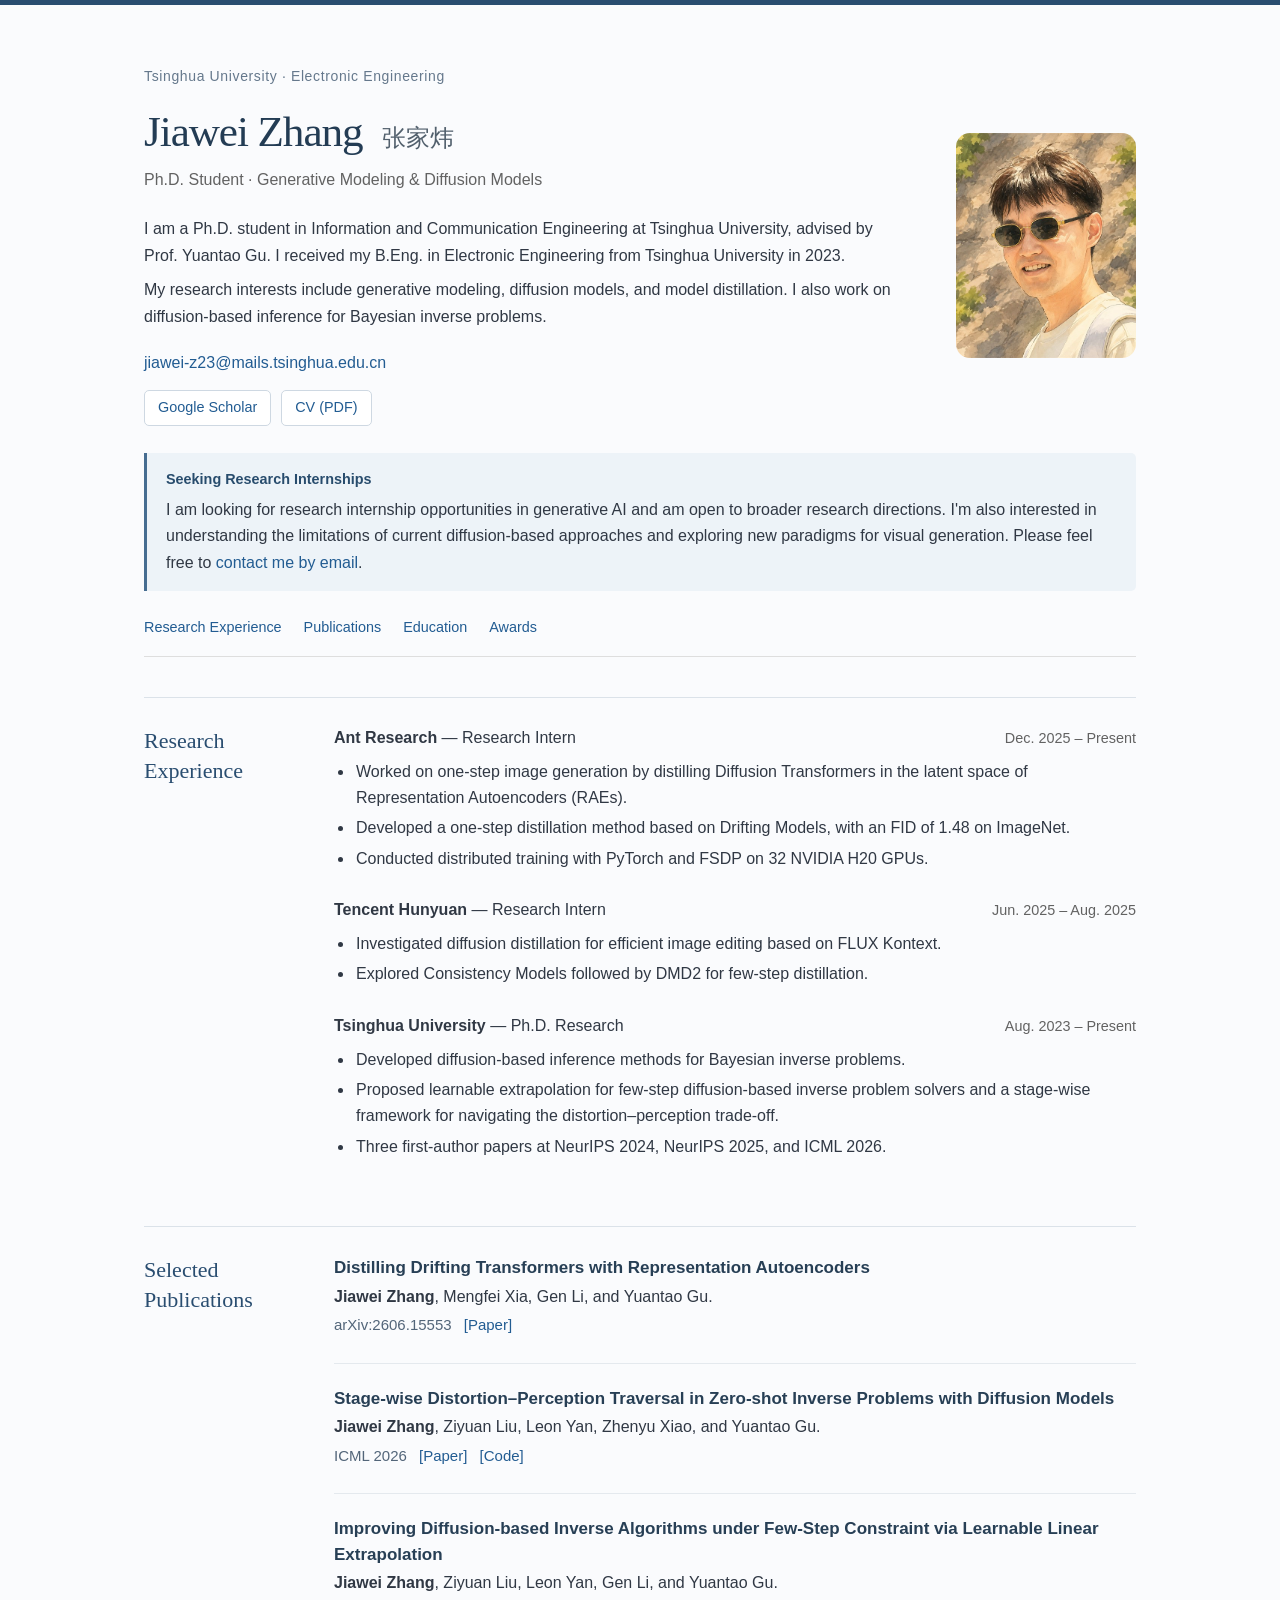
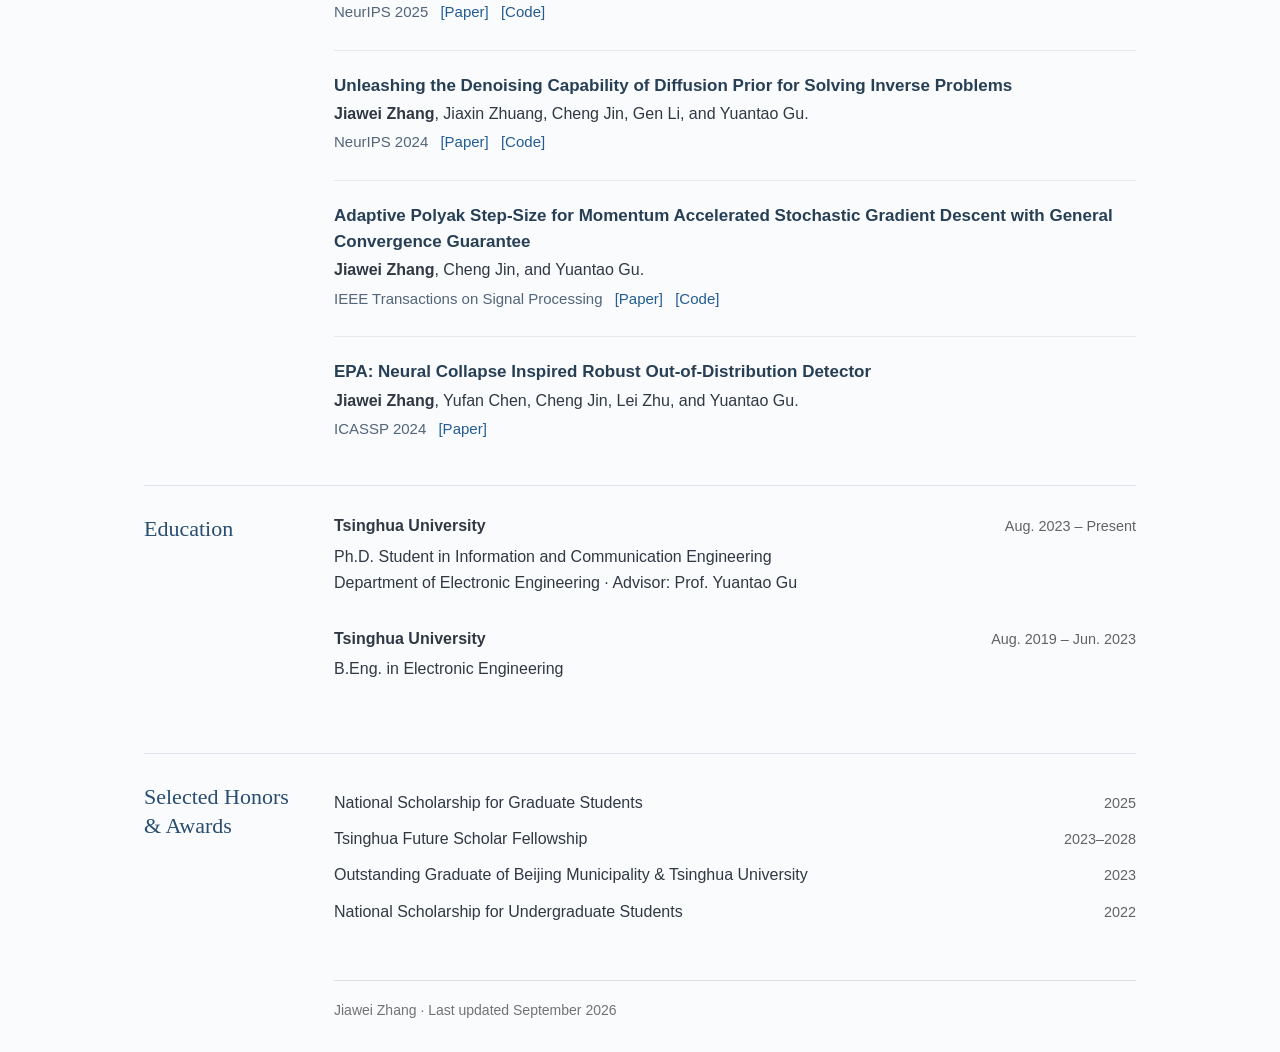
==== index.html @ 25947022 "Use official Ant Research organization name" ====
<!doctype html>
<html lang="en">
<head>
  <meta charset="utf-8">
  <meta name="viewport" content="width=device-width, initial-scale=1">
  <title>Jiawei Zhang | Tsinghua University</title>
  <meta name="description" content="Jiawei Zhang, Ph.D. student in the Department of Electronic Engineering at Tsinghua University. Research in generative modeling, diffusion models, and model distillation.">
  <link rel="stylesheet" href="styles.css?v=20260907-typography">
</head>
<body>
  <a class="skip-link" href="#main">Skip to content</a>
  <div class="page">
    <header>
      <div class="profile">
        <div class="profile-copy">
          <p class="overline">Tsinghua University · Electronic Engineering</p>
          <h1>Jiawei Zhang <span lang="zh-CN">张家炜</span></h1>
          <p class="affiliation">Ph.D. Student · Generative Modeling &amp; Diffusion Models</p>
          <p>I am a Ph.D. student in Information and Communication Engineering at Tsinghua University, advised by Prof. Yuantao Gu. I received my B.Eng. in Electronic Engineering from Tsinghua University in 2023.</p>
          <p>My research interests include generative modeling, diffusion models, and model distillation. I also work on diffusion-based inference for Bayesian inverse problems.</p>
          <div class="contact"><a href="mailto:jiawei-z23@mails.tsinghua.edu.cn">jiawei-z23@mails.tsinghua.edu.cn</a></div>
          <div class="profile-links">
            <a href="https://scholar.google.com/citations?user=m4aFFooAAAAJ&amp;hl=zh-CN">Google Scholar</a>
            <a href="Jiawei_Zhang_CV.pdf">CV (PDF)</a>
          </div>
        </div>
        <img class="portrait" src="portrait-casual.jpg" alt="Watercolor portrait of Jiawei Zhang wearing sunglasses outdoors" width="160" height="200" decoding="async">
      </div>
      <aside class="internship" aria-label="Research internship interests">
        <p class="internship-label">Seeking Research Internships</p>
        <p>I am looking for research internship opportunities in generative AI and am open to broader research directions. I'm also interested in understanding the limitations of current diffusion-based approaches and exploring new paradigms for visual generation. Please feel free to <a href="mailto:jiawei-z23@mails.tsinghua.edu.cn">contact me by email</a>.</p>
      </aside>
      <nav aria-label="Page sections">
        <a href="#experience">Research Experience</a>
        <a href="#publications">Publications</a>
        <a href="#education">Education</a>
        <a href="#awards">Awards</a>
      </nav>
    </header>

    <main id="main">
      <section id="experience" aria-labelledby="experience-heading">
        <h2 id="experience-heading">Research Experience</h2>
        <article class="entry">
          <div class="entry-heading"><h3>Ant Research <span>— Research Intern</span></h3><span class="date">Dec. 2025 – Present</span></div>
          <ul>
            <li>Worked on one-step image generation by distilling Diffusion Transformers in the latent space of Representation Autoencoders (RAEs).</li>
            <li>Developed a one-step distillation method based on Drifting Models, with an FID of 1.48 on ImageNet.</li>
            <li>Conducted distributed training with PyTorch and FSDP on 32 NVIDIA H20 GPUs.</li>
          </ul>
        </article>
        <article class="entry">
          <div class="entry-heading"><h3>Tencent Hunyuan <span>— Research Intern</span></h3><span class="date">Jun. 2025 – Aug. 2025</span></div>
          <ul>
            <li>Investigated diffusion distillation for efficient image editing based on FLUX Kontext.</li>
            <li>Explored Consistency Models followed by DMD2 for few-step distillation.</li>
          </ul>
        </article>
        <article class="entry">
          <div class="entry-heading"><h3>Tsinghua University <span>— Ph.D. Research</span></h3><span class="date">Aug. 2023 – Present</span></div>
          <ul>
            <li>Developed diffusion-based inference methods for Bayesian inverse problems.</li>
            <li>Proposed learnable extrapolation for few-step diffusion-based inverse problem solvers and a stage-wise framework for navigating the distortion–perception trade-off.</li>
            <li>Three first-author papers at NeurIPS 2024, NeurIPS 2025, and ICML 2026.</li>
          </ul>
        </article>
      </section>

      <section id="publications" aria-labelledby="publications-heading">
        <h2 id="publications-heading">Selected Publications</h2>
        <ol class="publications">
          <li>
            <h3>Distilling Drifting Transformers with Representation Autoencoders</h3>
            <p><strong>Jiawei Zhang</strong>, Mengfei Xia, Gen Li, and Yuantao Gu.</p>
            <p class="venue">arXiv:2606.15553 <a href="https://arxiv.org/abs/2606.15553">[Paper]</a></p>
          </li>
          <li>
            <h3>Stage-wise Distortion–Perception Traversal in Zero-shot Inverse Problems with Diffusion Models</h3>
            <p><strong>Jiawei Zhang</strong>, Ziyuan Liu, Leon Yan, Zhenyu Xiao, and Yuantao Gu.</p>
            <p class="venue">ICML 2026 <a href="https://arxiv.org/abs/2605.28711">[Paper]</a> <a href="https://github.com/weigerzan/MAP_RPS">[Code]</a></p>
          </li>
          <li>
            <h3>Improving Diffusion-based Inverse Algorithms under Few-Step Constraint via Learnable Linear Extrapolation</h3>
            <p><strong>Jiawei Zhang</strong>, Ziyuan Liu, Leon Yan, Gen Li, and Yuantao Gu.</p>
            <p class="venue">NeurIPS 2025 <a href="https://arxiv.org/abs/2503.10103">[Paper]</a> <a href="https://github.com/weigerzan/LLE_inverse_problem">[Code]</a></p>
          </li>
          <li>
            <h3>Unleashing the Denoising Capability of Diffusion Prior for Solving Inverse Problems</h3>
            <p><strong>Jiawei Zhang</strong>, Jiaxin Zhuang, Cheng Jin, Gen Li, and Yuantao Gu.</p>
            <p class="venue">NeurIPS 2024 <a href="https://arxiv.org/abs/2406.06959">[Paper]</a> <a href="https://github.com/weigerzan/ProjDiff">[Code]</a></p>
          </li>
          <li>
            <h3>Adaptive Polyak Step-Size for Momentum Accelerated Stochastic Gradient Descent with General Convergence Guarantee</h3>
            <p><strong>Jiawei Zhang</strong>, Cheng Jin, and Yuantao Gu.</p>
            <p class="venue">IEEE Transactions on Signal Processing <a href="https://ieeexplore.ieee.org/document/10836899">[Paper]</a> <a href="https://github.com/weigerzan/SGDM-APS">[Code]</a></p>
          </li>
          <li>
            <h3>EPA: Neural Collapse Inspired Robust Out-of-Distribution Detector</h3>
            <p><strong>Jiawei Zhang</strong>, Yufan Chen, Cheng Jin, Lei Zhu, and Yuantao Gu.</p>
            <p class="venue">ICASSP 2024 <a href="https://arxiv.org/abs/2401.01710">[Paper]</a></p>
          </li>
        </ol>
      </section>

      <section id="education" aria-labelledby="education-heading">
        <h2 id="education-heading">Education</h2>
        <article class="entry">
          <div class="entry-heading"><h3>Tsinghua University</h3><span class="date">Aug. 2023 – Present</span></div>
          <p>Ph.D. Student in Information and Communication Engineering<br>Department of Electronic Engineering · Advisor: Prof. Yuantao Gu</p>
        </article>
        <article class="entry">
          <div class="entry-heading"><h3>Tsinghua University</h3><span class="date">Aug. 2019 – Jun. 2023</span></div>
          <p>B.Eng. in Electronic Engineering</p>
        </article>
      </section>

      <section id="awards" aria-labelledby="awards-heading">
        <h2 id="awards-heading">Selected Honors &amp; Awards</h2>
        <ul class="awards">
          <li><span>National Scholarship for Graduate Students</span><span class="date">2025</span></li>
          <li><span>Tsinghua Future Scholar Fellowship</span><span class="date">2023–2028</span></li>
          <li><span>Outstanding Graduate of Beijing Municipality &amp; Tsinghua University</span><span class="date">2023</span></li>
          <li><span>National Scholarship for Undergraduate Students</span><span class="date">2022</span></li>
        </ul>
      </section>
    </main>
    <footer>Jiawei Zhang · Last updated September 2026</footer>
  </div>
</body>
</html>
---- styles.css ----
:root {
  color-scheme: light;
  font-family: -apple-system, BlinkMacSystemFont, "Segoe UI", Arial, sans-serif;
  font-size: 16px;
  color: #303844;
  background: #fafbfd;
  line-height: 1.65;
}
* { box-sizing: border-box; }
body { margin: 0; border-top: 5px solid #294d70; }
.page { max-width: 1080px; padding: 60px 44px 30px; margin: 0 auto; }
header { width: 100%; }
.profile { display: grid; grid-template-columns: minmax(0, 1fr) 180px; align-items: center; gap: 48px; }
.profile-copy { min-width: 0; }
.portrait { display: block; width: 100%; height: auto; aspect-ratio: 4 / 5; object-fit: cover; object-position: 50% 50%; border-radius: 14px; }
.overline { font-size: .875rem; letter-spacing: .045em; color: #65788c; margin: 0 0 17px; }
a { color: #225c92; text-decoration: none; text-underline-offset: .2em; }
a:hover { text-decoration: underline; }
a:focus-visible { outline: 2px solid #225c92; outline-offset: 4px; }
.skip-link { position: absolute; left: 16px; top: -80px; padding: 10px; background: white; }
.skip-link:focus { top: 10px; }
h1 { margin: 0 0 8px; font-family: Georgia, "Times New Roman", serif; font-size: 2.7rem; line-height: 1.25; font-weight: 400; letter-spacing: -.025em; color: #233c54; }
h1 span { display: inline-block; margin-left: .4em; font-family: "PingFang SC", "Microsoft YaHei", sans-serif; font-size: 1.5rem; font-weight: 400; color: #52606d; letter-spacing: 0; }
.affiliation { color: #626262; margin-bottom: 23px; }
p { margin: 8px 0; }
.contact { margin-top: 20px; overflow-wrap: anywhere; }
.profile-links { display: flex; flex-wrap: wrap; gap: 10px; margin-top: 14px; }
.profile-links a { font-size: .9rem; padding: 5px 13px; border: 1px solid #ced8e2; border-radius: 5px; background: #fff; }
.profile-links a:hover { border-color: #225c92; background: #f0f5fa; text-decoration: none; }
.internship { border-left: 3px solid #466d91; background: #edf3f8; border-radius: 0 5px 5px 0; padding: 15px 19px; margin-top: 27px; }
.internship p { margin: 0; }
.internship .internship-label { color: #284c6d; font-weight: 600; margin-bottom: 5px; font-size: .9rem; }
nav { display: flex; flex-wrap: wrap; gap: 7px 22px; border-bottom: 1px solid #dedede; margin-top: 25px; padding-bottom: 16px; font-size: .9rem; }
section { display: grid; grid-template-columns: 150px minmax(0, 1fr); column-gap: 40px; margin-top: 40px; padding-top: 28px; border-top: 1px solid #dbe2e9; scroll-margin-top: 20px; }
section > :not(h2) { grid-column: 2; }
h2 { grid-column: 1; grid-row: 1 / span 20; font-family: Georgia, "Times New Roman", serif; font-size: 1.375rem; font-weight: 400; line-height: 1.35; color: #294d70; margin: 0; }
h3 { font-size: 1rem; line-height: 1.5; font-weight: 600; margin: 0; }
.entry { margin-bottom: 22px; }
.entry-heading { display: flex; justify-content: space-between; align-items: baseline; flex-wrap: wrap; gap: 2px 18px; }
.entry-heading h3 span { font-weight: 400; }
.date { color: #626262; font-size: .9rem; white-space: nowrap; }
.entry p { margin-top: 5px; }
ul { padding-left: 20px; margin: 8px 0 0; }
li { padding-left: 2px; margin-bottom: 4px; }
.publications { list-style: none; padding: 0; margin: 0; }
.publications li { padding: 0 0 22px; margin: 0 0 22px; border-bottom: 1px solid #e4e9ee; }
.publications li:last-child { margin-bottom: 0; padding-bottom: 0; border-bottom: 0; }
.publications h3 { font-size: 1.0625rem; color: #273f55; }
.publications p { margin: 3px 0; }
.publications strong { font-weight: 600; }
.venue { font-size: .9375rem; font-style: normal; font-weight: 500; color: #526579; }
.venue a { display: inline-block; font-style: normal; font-weight: 400; margin-left: 8px; font-size: .9375rem; }
.awards { list-style: none; padding: 0; }
.awards li { display: flex; justify-content: space-between; align-items: baseline; gap: 4px 24px; padding: 0; margin-bottom: 10px; }
footer { font-size: .875rem; color: #727272; border-top: 1px solid #dedede; padding-top: 18px; margin-top: 45px; margin-left: 190px; }
@media (max-width: 800px) {
  .page { padding: 36px 25px 24px; }
  footer { margin-left: 0; }
  .profile { grid-template-columns: minmax(0, 1fr) 140px; gap: 28px; }
  section { grid-template-columns: minmax(0, 1fr); padding-top: 25px; }
  section > :not(h2) { grid-column: 1; }
  h2 { grid-row: auto; margin-bottom: 22px; font-size: 1.4rem; }
}
@media (max-width: 600px) {
  .page { padding: 30px 21px 24px; }
  h1 { font-size: 2.1rem; }
  h1 span { font-size: 1.25rem; }
  .publications h3 { font-size: 1rem; }
  .profile { grid-template-columns: minmax(0, 1fr); gap: 24px; }
  .portrait { grid-row: 1; width: 120px; }
  nav { gap: 8px 17px; }
  .entry-heading { display: block; }
  .entry-heading .date { display: block; margin-top: 3px; }
  .awards li { flex-wrap: wrap; }
  section { margin-top: 30px; }
}
@media print {
  body { border: 0; background: white; }
  header, footer { margin-left: 0; }
  section { display: block; }
  h2 { margin-bottom: 16px; }
  .page { max-width: none; padding: 0; }
  nav, .skip-link { display: none; }
  a { color: inherit; }
  h2, h3 { break-after: avoid; }
  .entry, .publications li { break-inside: avoid; }
}
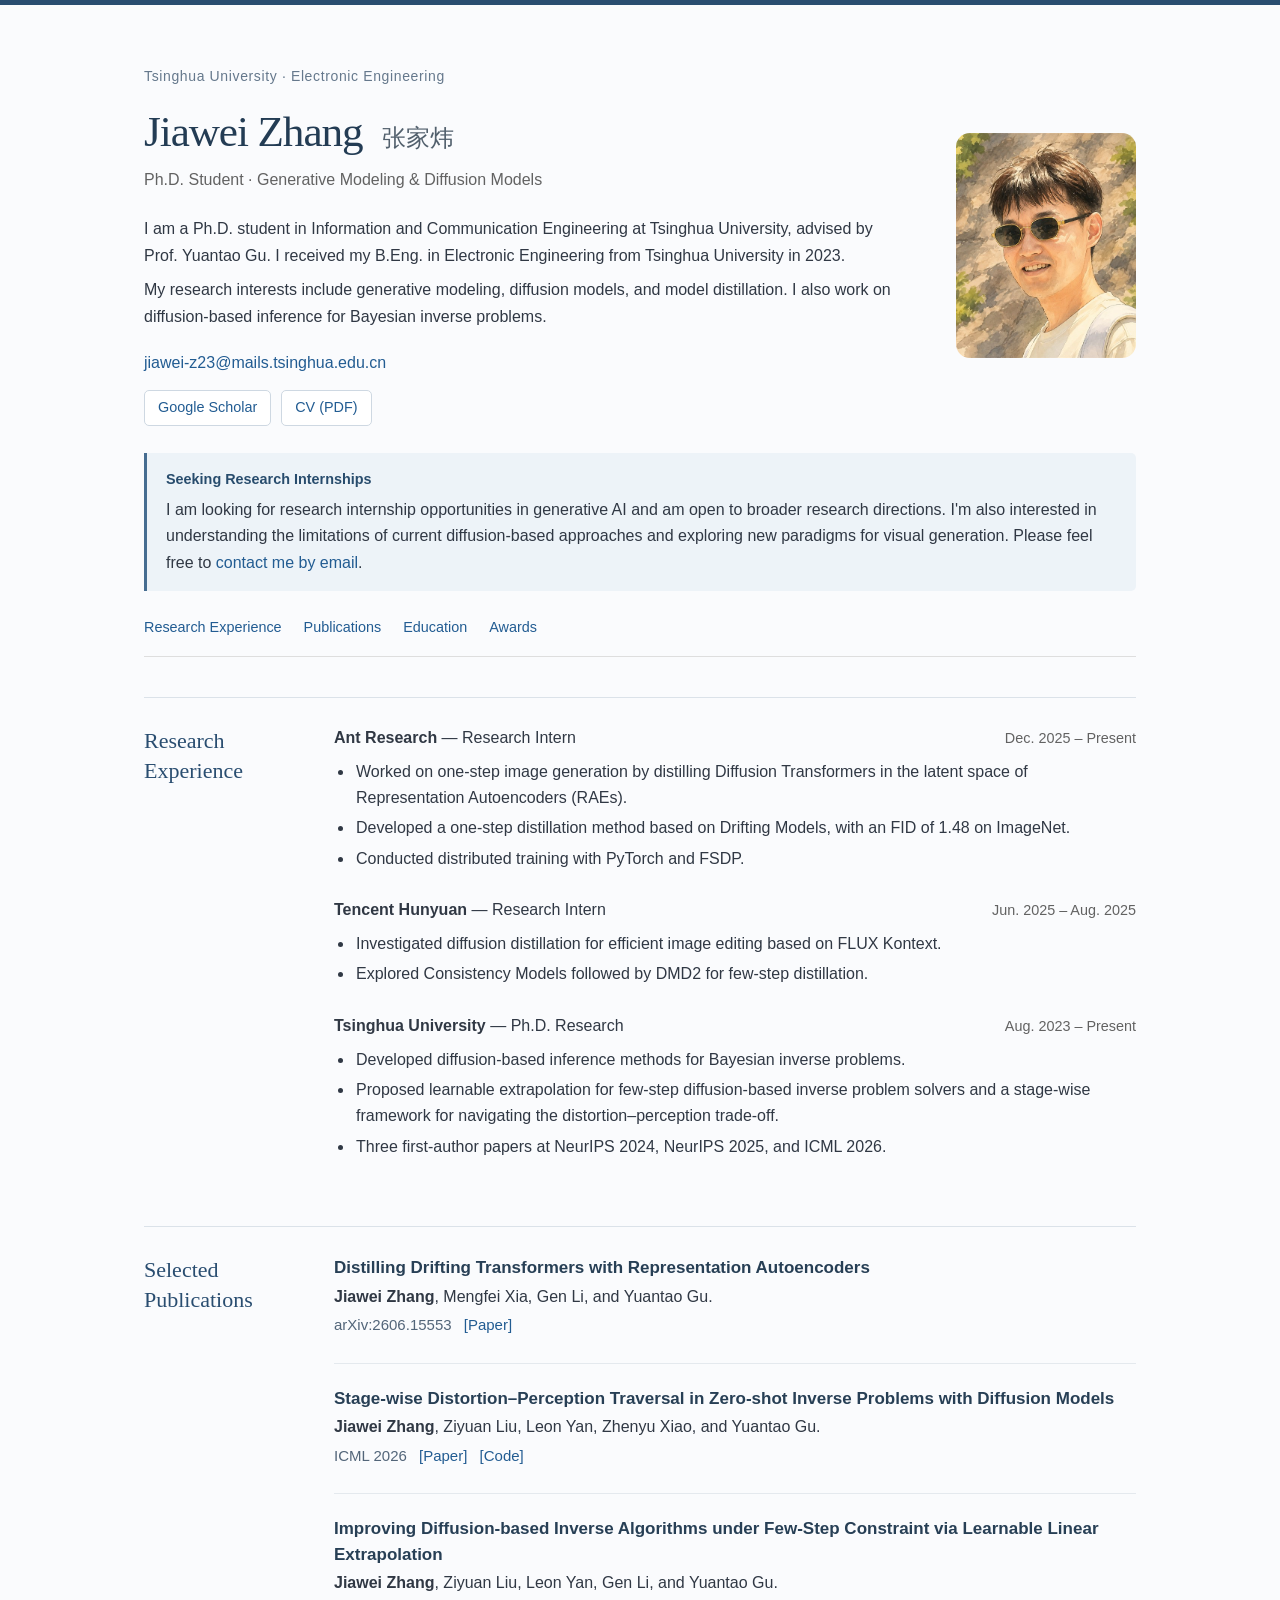
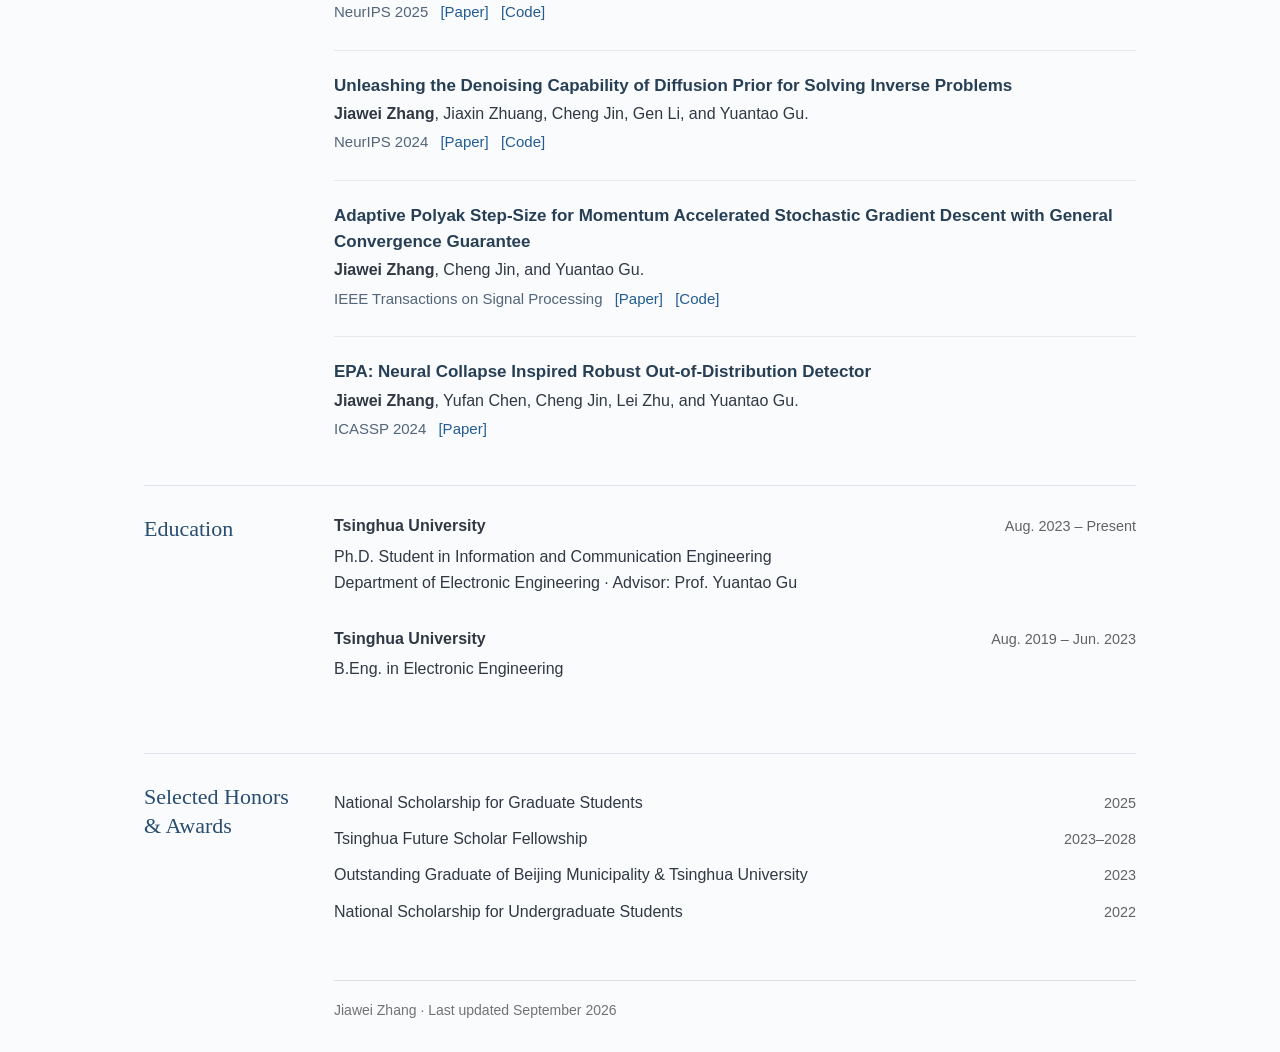
==== commit 45ca8ddd: "Remove GPU hardware details from research experience" ====
--- a/index.html
+++ b/index.html
@@ -46,7 +46,7 @@
           <ul>
             <li>Worked on one-step image generation by distilling Diffusion Transformers in the latent space of Representation Autoencoders (RAEs).</li>
             <li>Developed a one-step distillation method based on Drifting Models, with an FID of 1.48 on ImageNet.</li>
-            <li>Conducted distributed training with PyTorch and FSDP on 32 NVIDIA H20 GPUs.</li>
+            <li>Conducted distributed training with PyTorch and FSDP.</li>
           </ul>
         </article>
         <article class="entry">
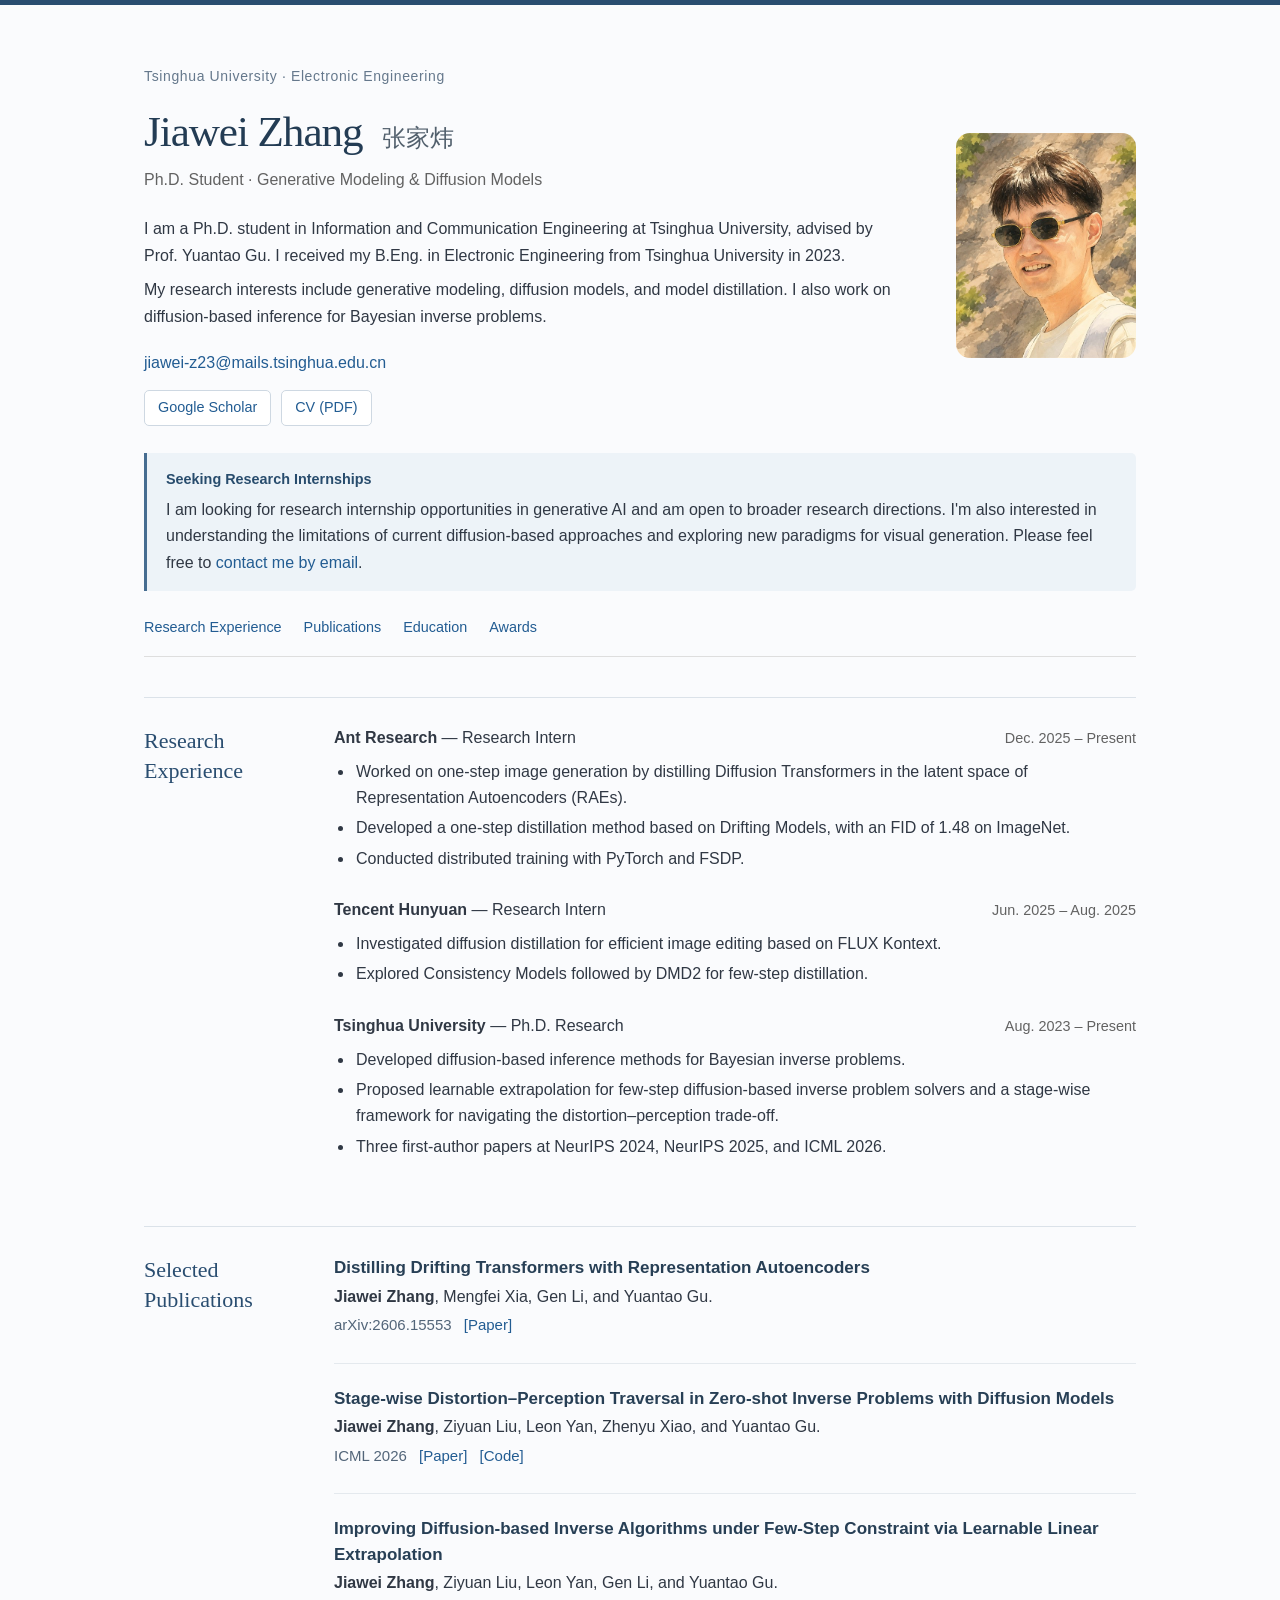
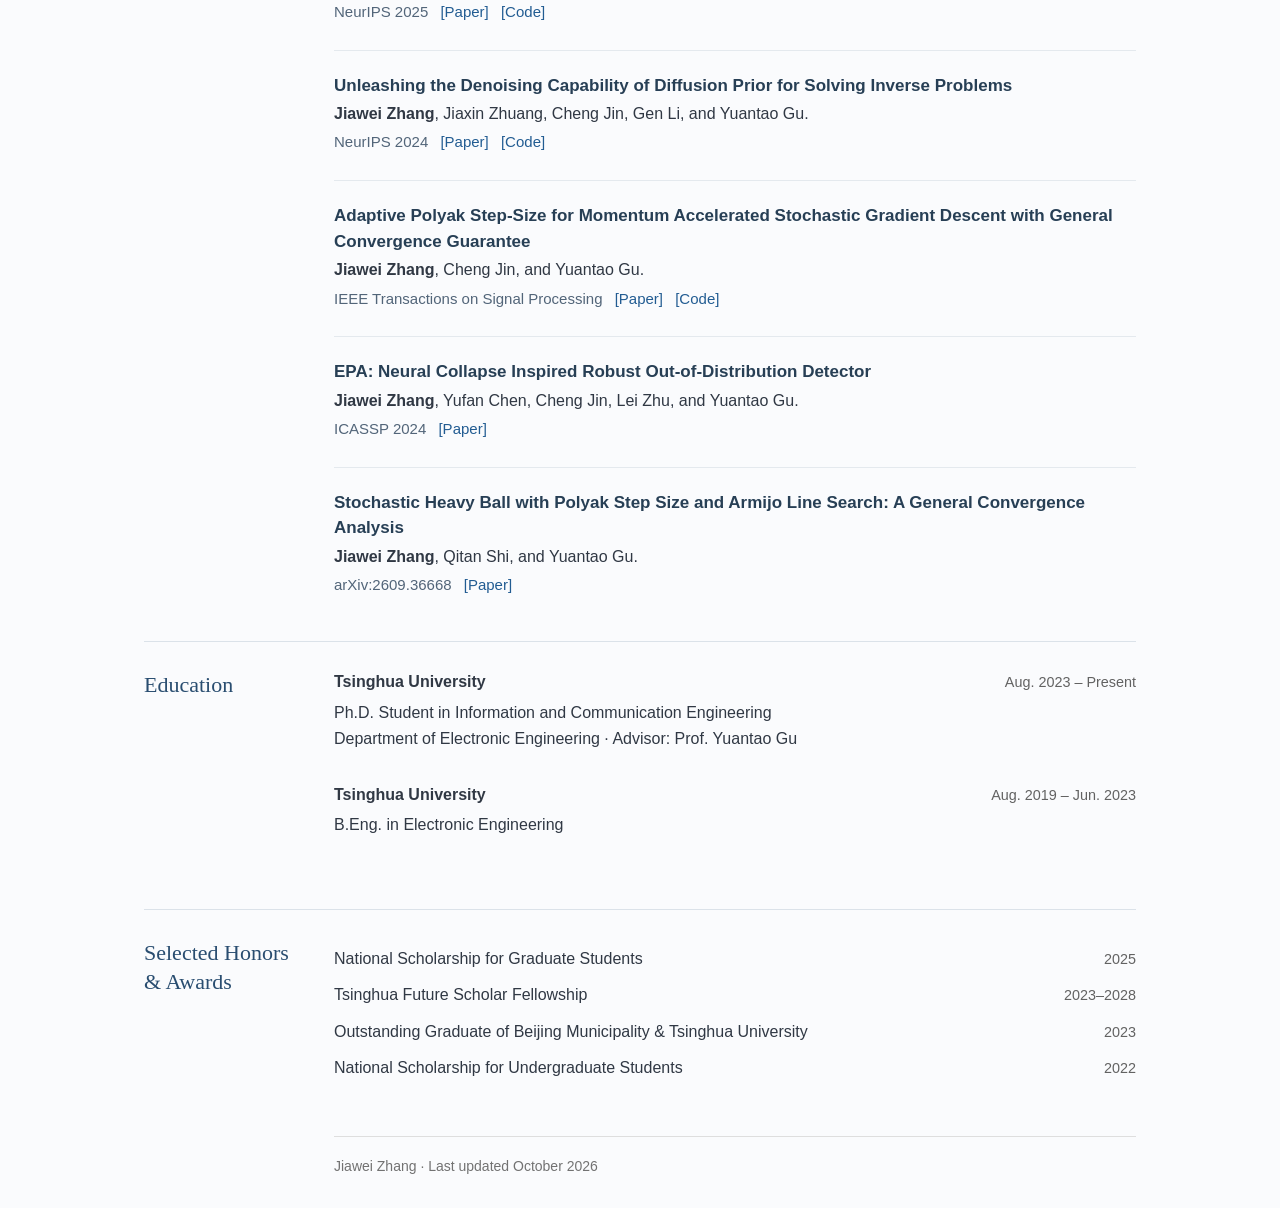
==== commit c54d13a5: "Add stochastic heavy ball preprint at end of publications" ====
--- a/index.html
+++ b/index.html
@@ -21,7 +21,7 @@
           <div class="contact"><a href="mailto:jiawei-z23@mails.tsinghua.edu.cn">jiawei-z23@mails.tsinghua.edu.cn</a></div>
           <div class="profile-links">
             <a href="https://scholar.google.com/citations?user=m4aFFooAAAAJ&amp;hl=zh-CN">Google Scholar</a>
-            <a href="Jiawei_Zhang_CV.pdf">CV (PDF)</a>
+            <a href="Jiawei_Zhang_CV.pdf?v=20260928">CV (PDF)</a>
           </div>
         </div>
         <img class="portrait" src="portrait-casual.jpg" alt="Watercolor portrait of Jiawei Zhang wearing sunglasses outdoors" width="160" height="200" decoding="async">
@@ -99,6 +99,11 @@
             <p><strong>Jiawei Zhang</strong>, Yufan Chen, Cheng Jin, Lei Zhu, and Yuantao Gu.</p>
             <p class="venue">ICASSP 2024 <a href="https://arxiv.org/abs/2401.01710">[Paper]</a></p>
           </li>
+          <li>
+            <h3>Stochastic Heavy Ball with Polyak Step Size and Armijo Line Search: A General Convergence Analysis</h3>
+            <p><strong>Jiawei Zhang</strong>, Qitan Shi, and Yuantao Gu.</p>
+            <p class="venue">arXiv:2609.36668 <a href="https://arxiv.org/abs/2609.36668">[Paper]</a></p>
+          </li>
         </ol>
       </section>
 
@@ -124,7 +129,7 @@
         </ul>
       </section>
     </main>
-    <footer>Jiawei Zhang · Last updated September 2026</footer>
+    <footer>Jiawei Zhang · Last updated October 2026</footer>
   </div>
 </body>
 </html>
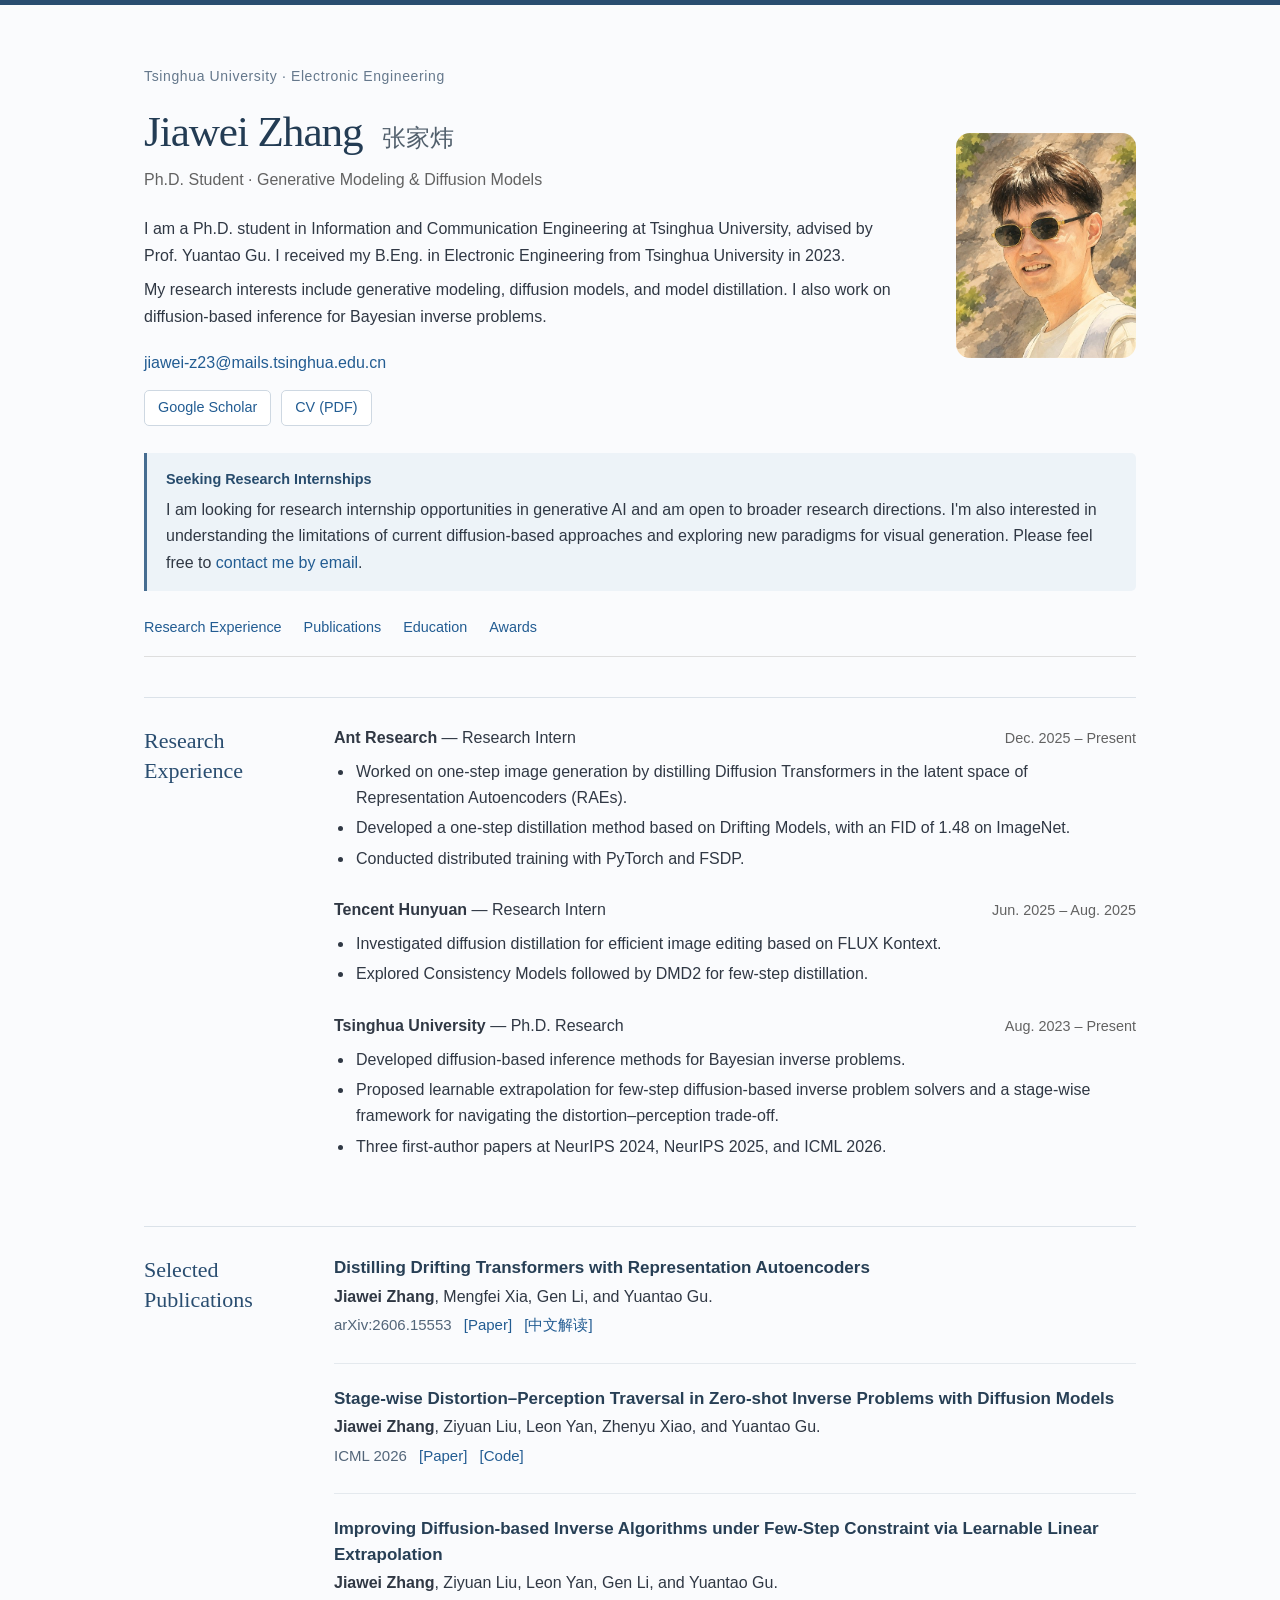
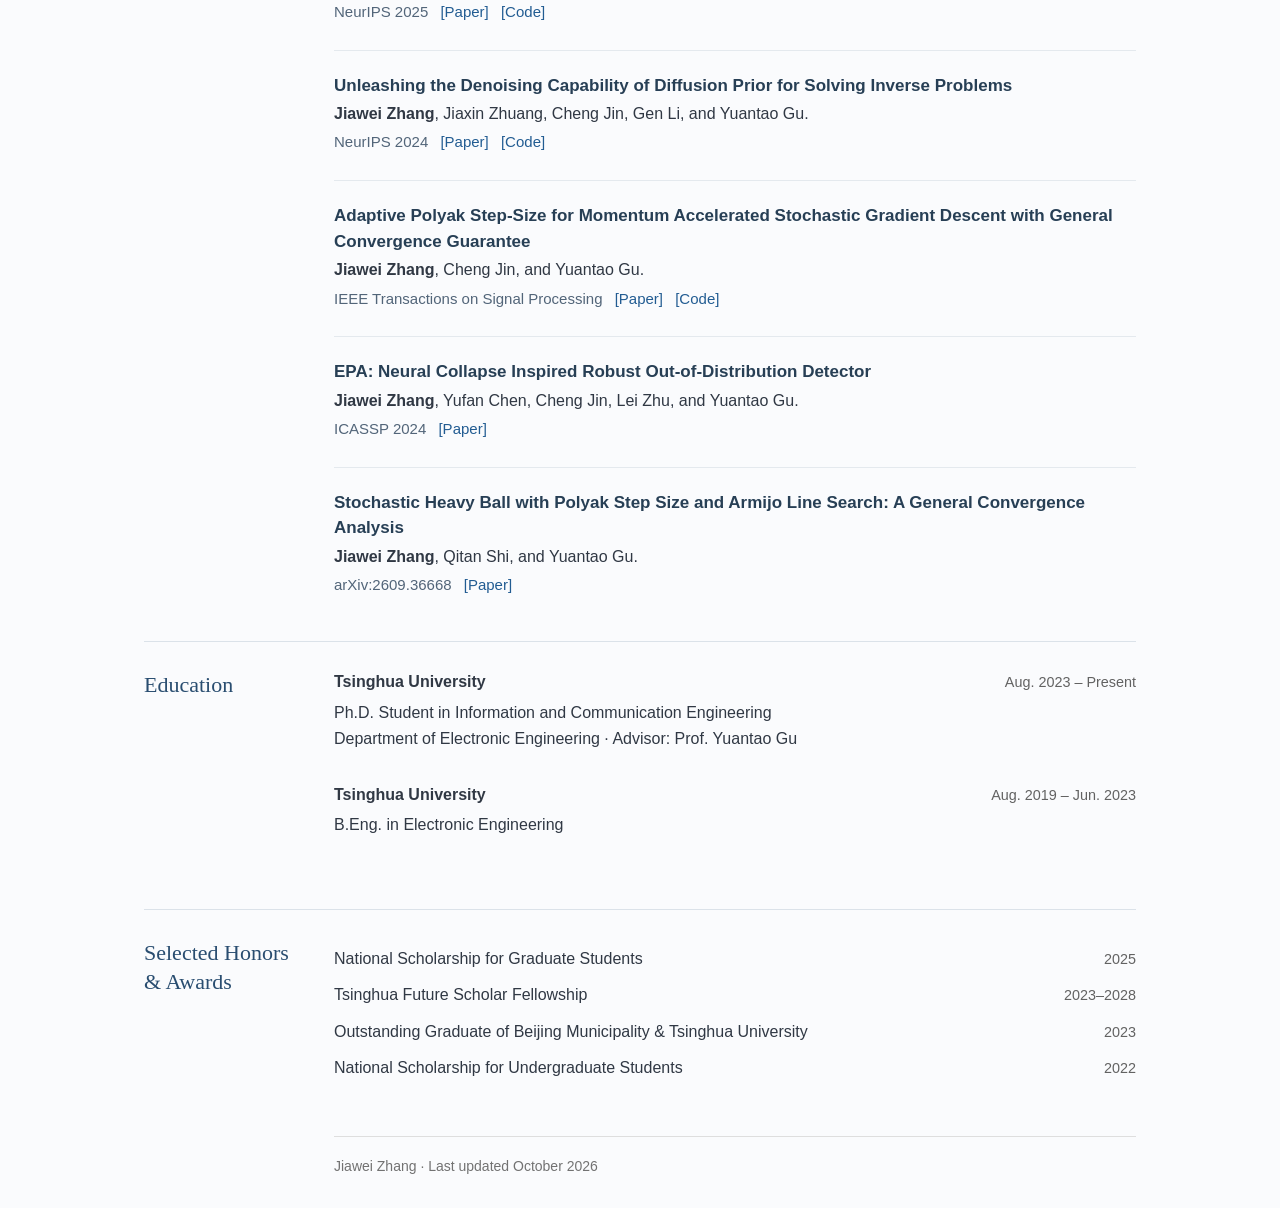
==== commit ce81882c: "Publish Drift-RAE interactive explainer and link from paper" ====
--- a/index.html
+++ b/index.html
@@ -72,7 +72,7 @@
           <li>
             <h3>Distilling Drifting Transformers with Representation Autoencoders</h3>
             <p><strong>Jiawei Zhang</strong>, Mengfei Xia, Gen Li, and Yuantao Gu.</p>
-            <p class="venue">arXiv:2606.15553 <a href="https://arxiv.org/abs/2606.15553">[Paper]</a></p>
+            <p class="venue">arXiv:2606.15553 <a href="https://arxiv.org/abs/2606.15553">[Paper]</a> <a href="drift-rae/">[中文解读]</a></p>
           </li>
           <li>
             <h3>Stage-wise Distortion–Perception Traversal in Zero-shot Inverse Problems with Diffusion Models</h3>
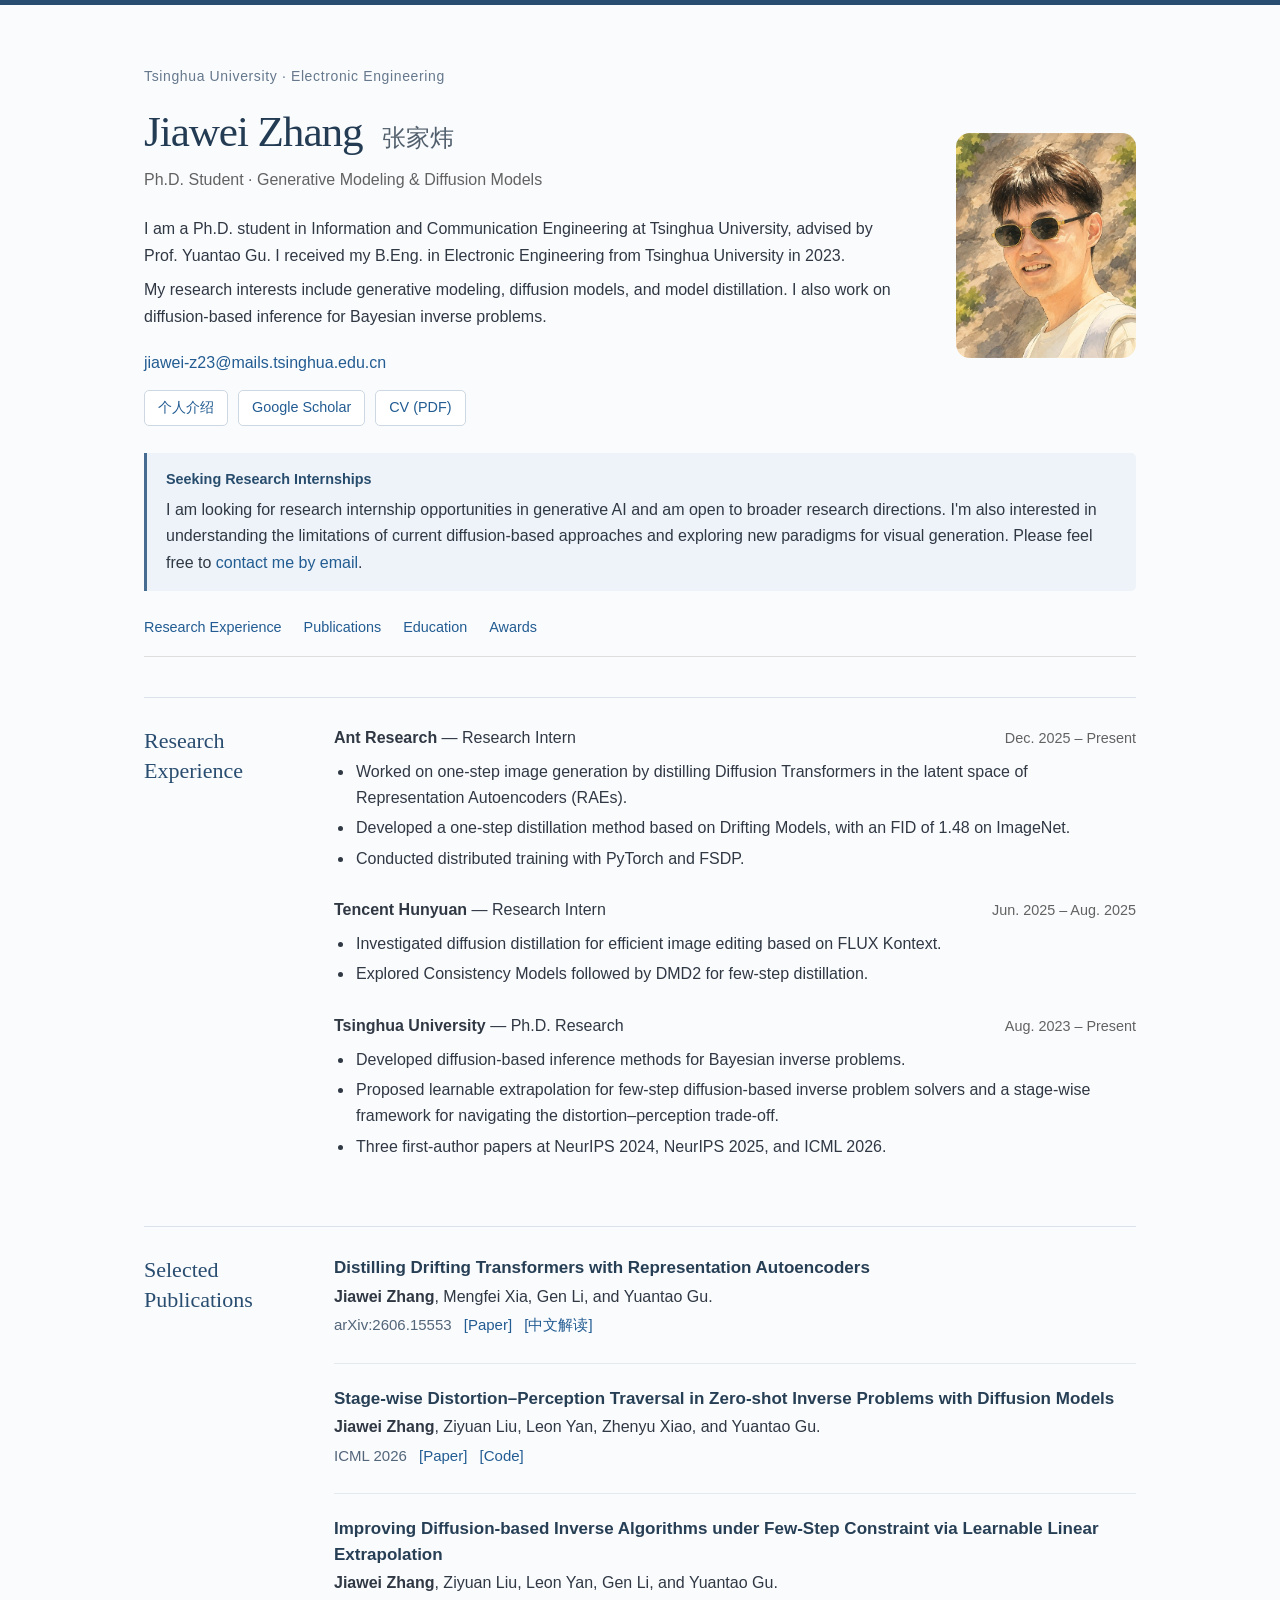
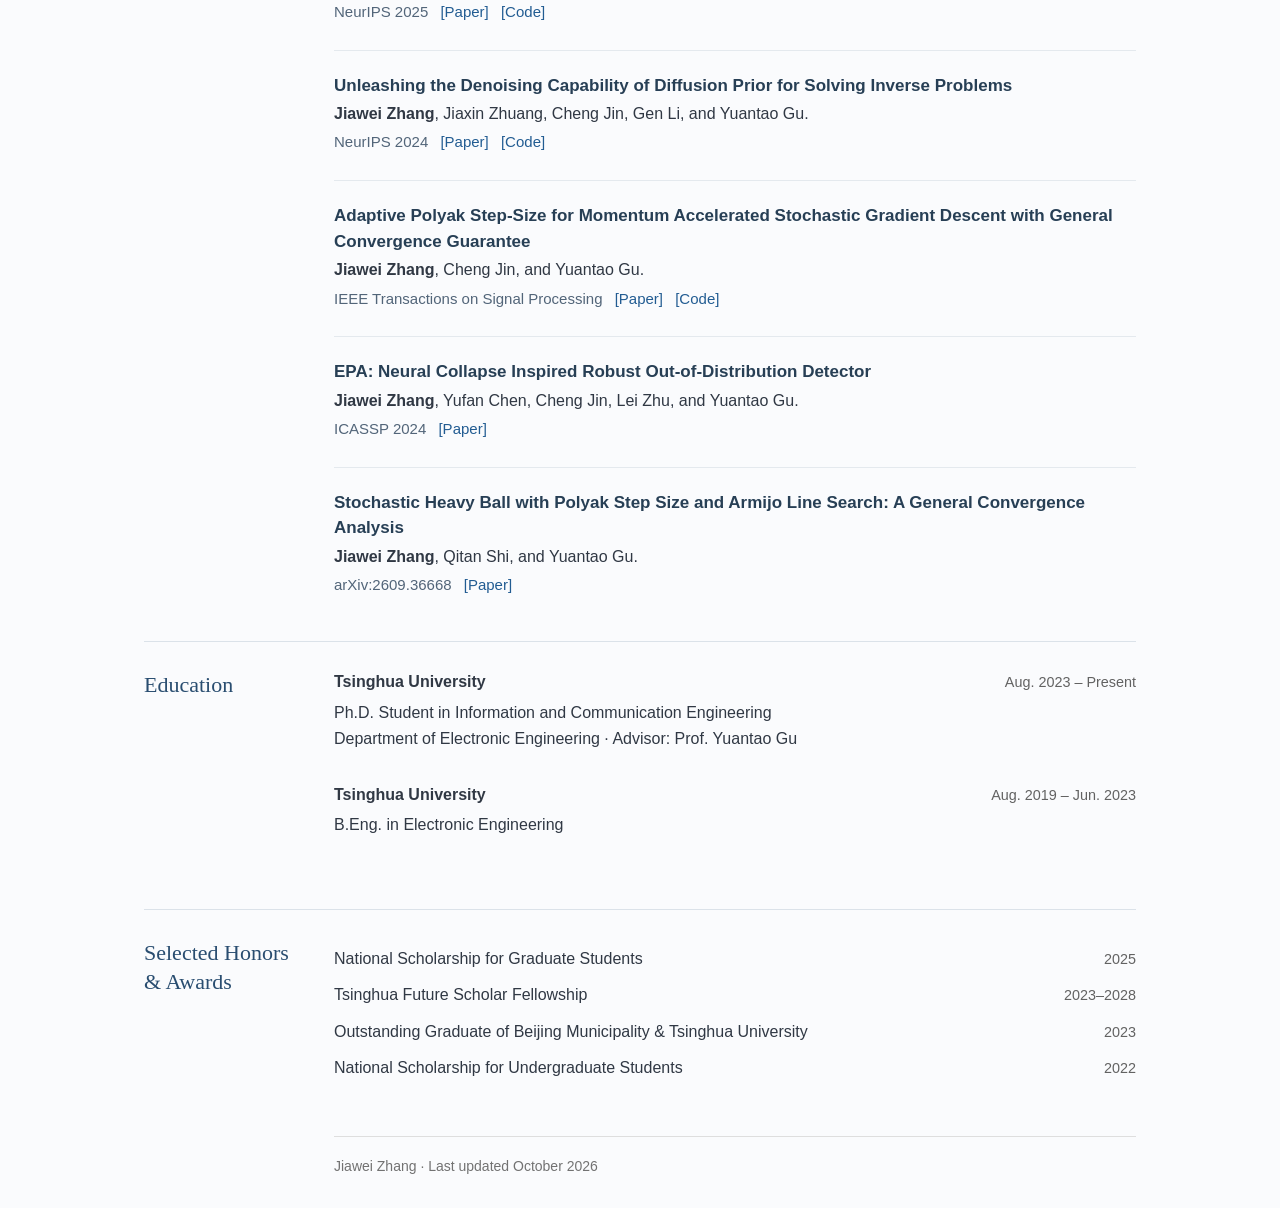
==== commit 8c4597ad: "Add detailed personal introduction and research overview pages" ====
--- a/index.html
+++ b/index.html
@@ -20,6 +20,7 @@
           <p>My research interests include generative modeling, diffusion models, and model distillation. I also work on diffusion-based inference for Bayesian inverse problems.</p>
           <div class="contact"><a href="mailto:jiawei-z23@mails.tsinghua.edu.cn">jiawei-z23@mails.tsinghua.edu.cn</a></div>
           <div class="profile-links">
+            <a href="about/" lang="zh-CN">个人介绍</a>
             <a href="https://scholar.google.com/citations?user=m4aFFooAAAAJ&amp;hl=zh-CN">Google Scholar</a>
             <a href="Jiawei_Zhang_CV.pdf?v=20260928">CV (PDF)</a>
           </div>
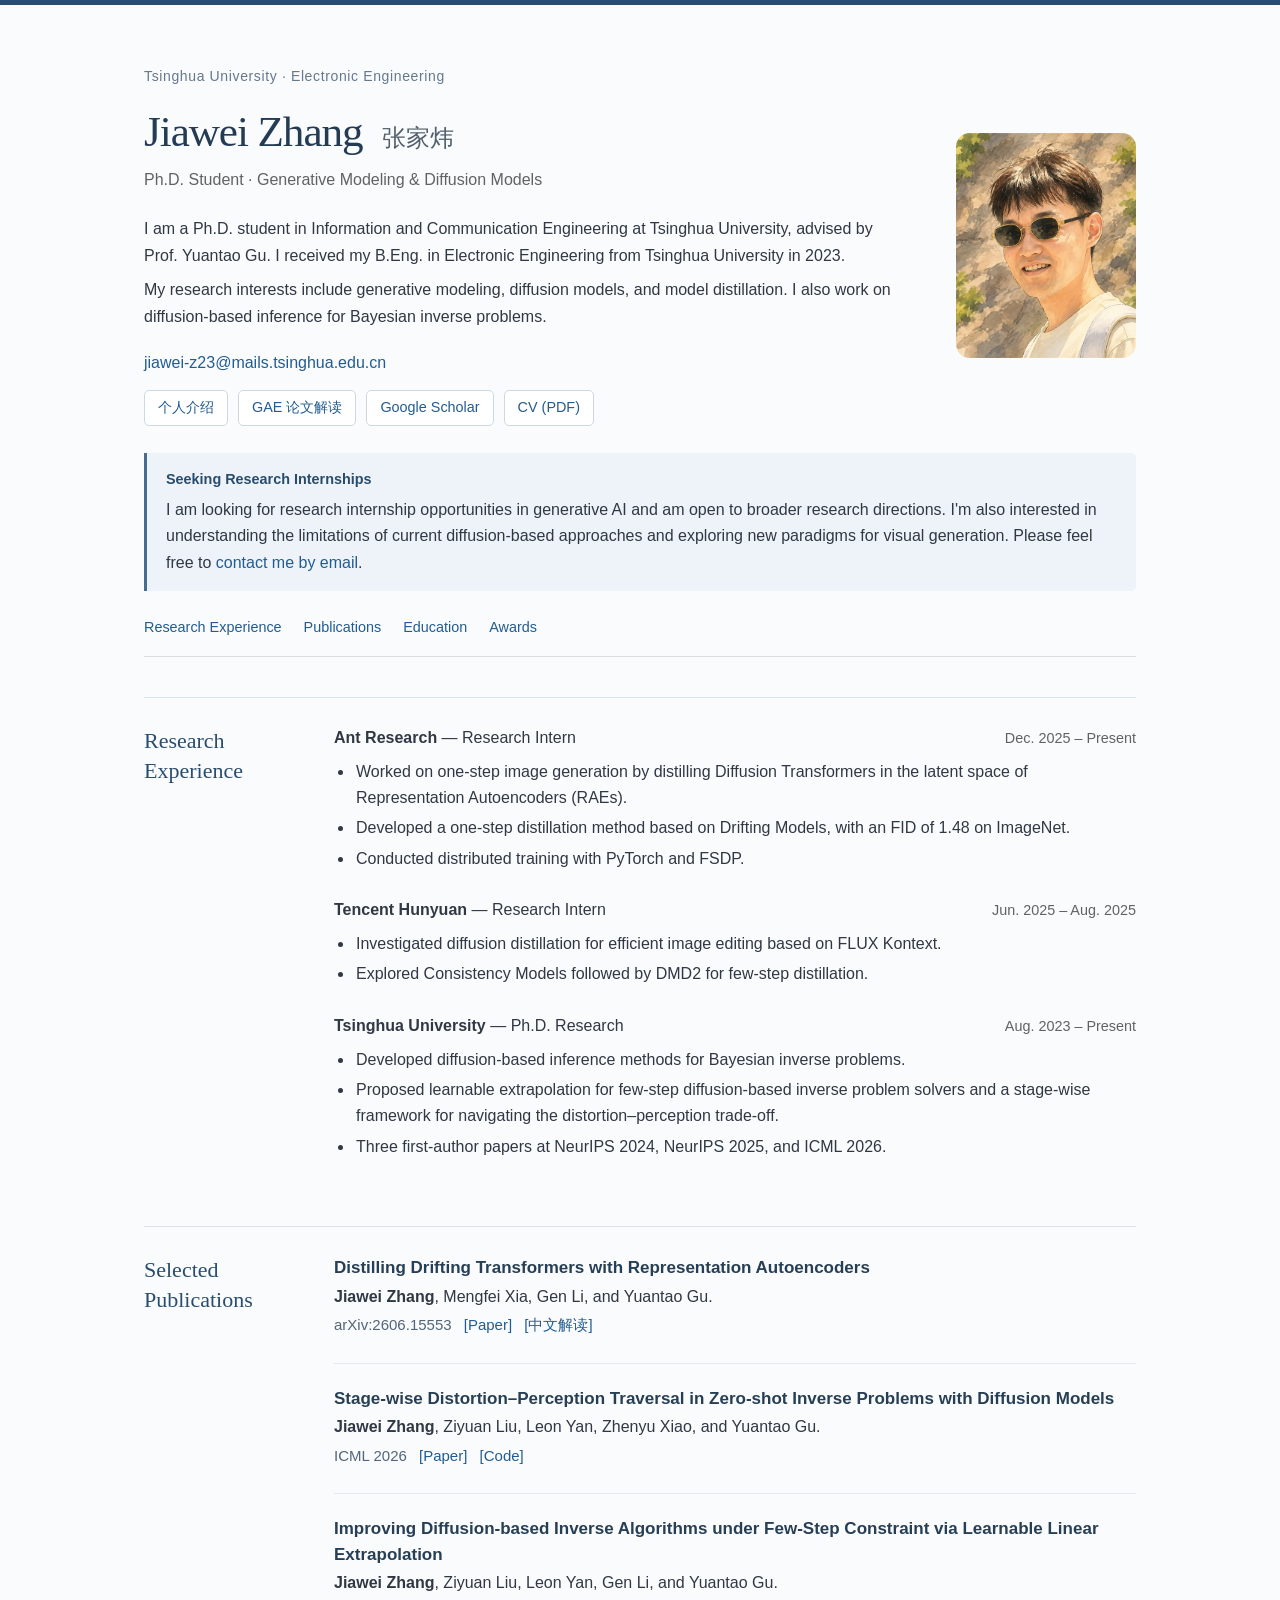
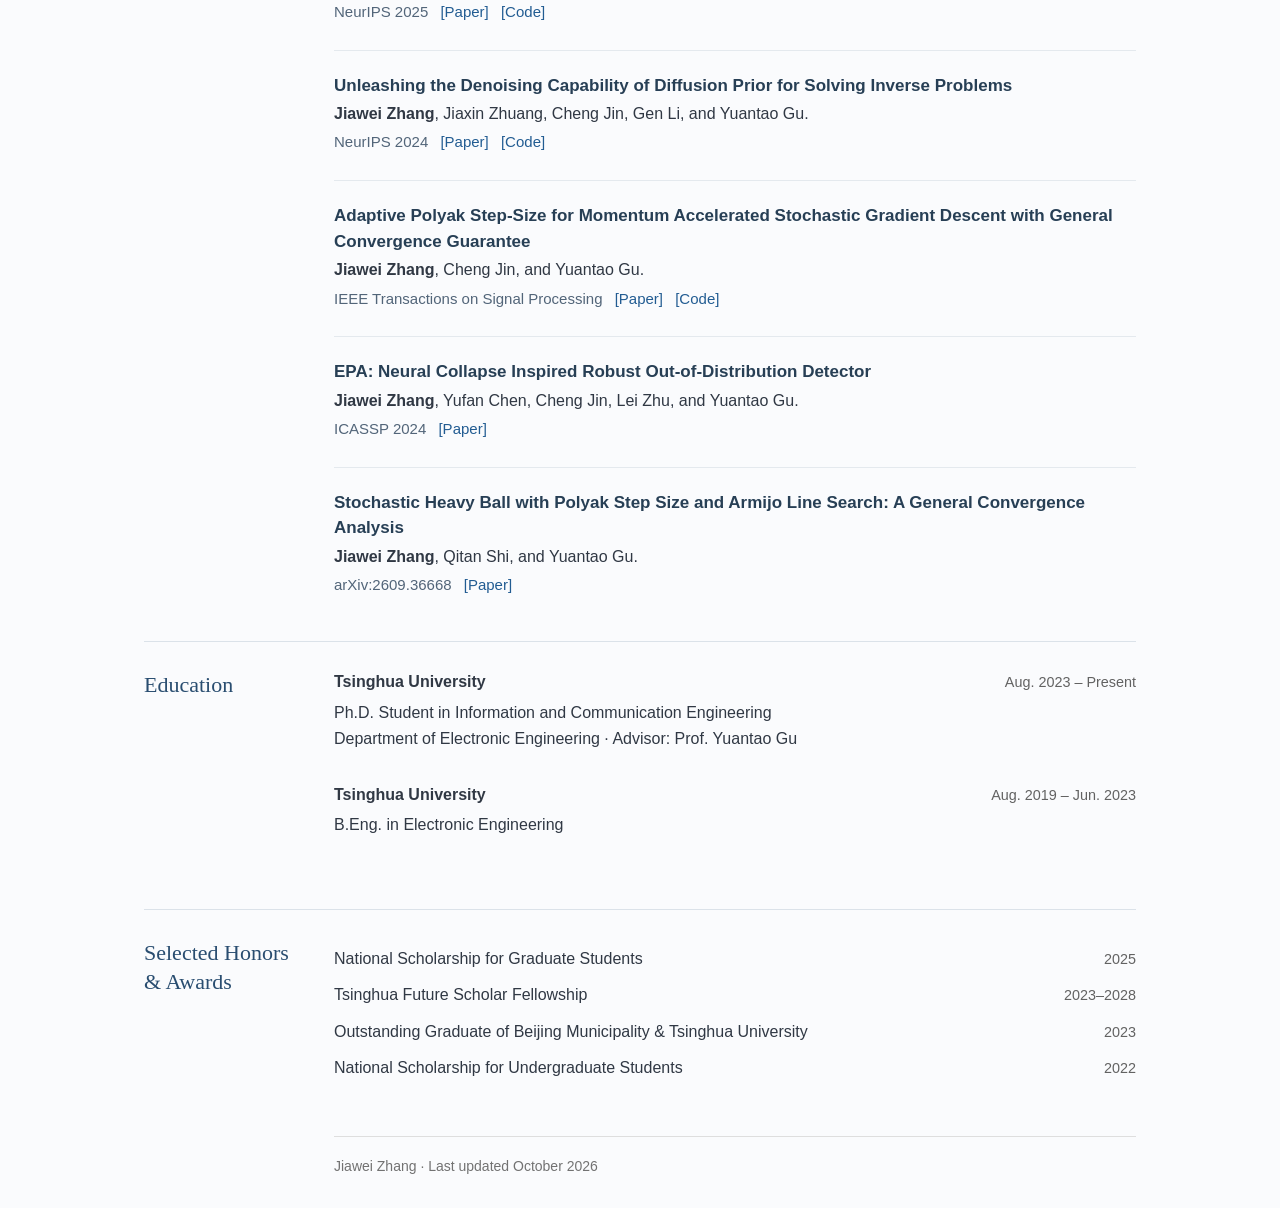
==== commit d99d34c8: "Add GAE paper walkthrough for interview" ====
--- a/index.html
+++ b/index.html
@@ -21,6 +21,7 @@
           <div class="contact"><a href="mailto:jiawei-z23@mails.tsinghua.edu.cn">jiawei-z23@mails.tsinghua.edu.cn</a></div>
           <div class="profile-links">
             <a href="about/" lang="zh-CN">个人介绍</a>
+            <a href="gae/" lang="zh-CN">GAE 论文解读</a>
             <a href="https://scholar.google.com/citations?user=m4aFFooAAAAJ&amp;hl=zh-CN">Google Scholar</a>
             <a href="Jiawei_Zhang_CV.pdf?v=20260928">CV (PDF)</a>
           </div>
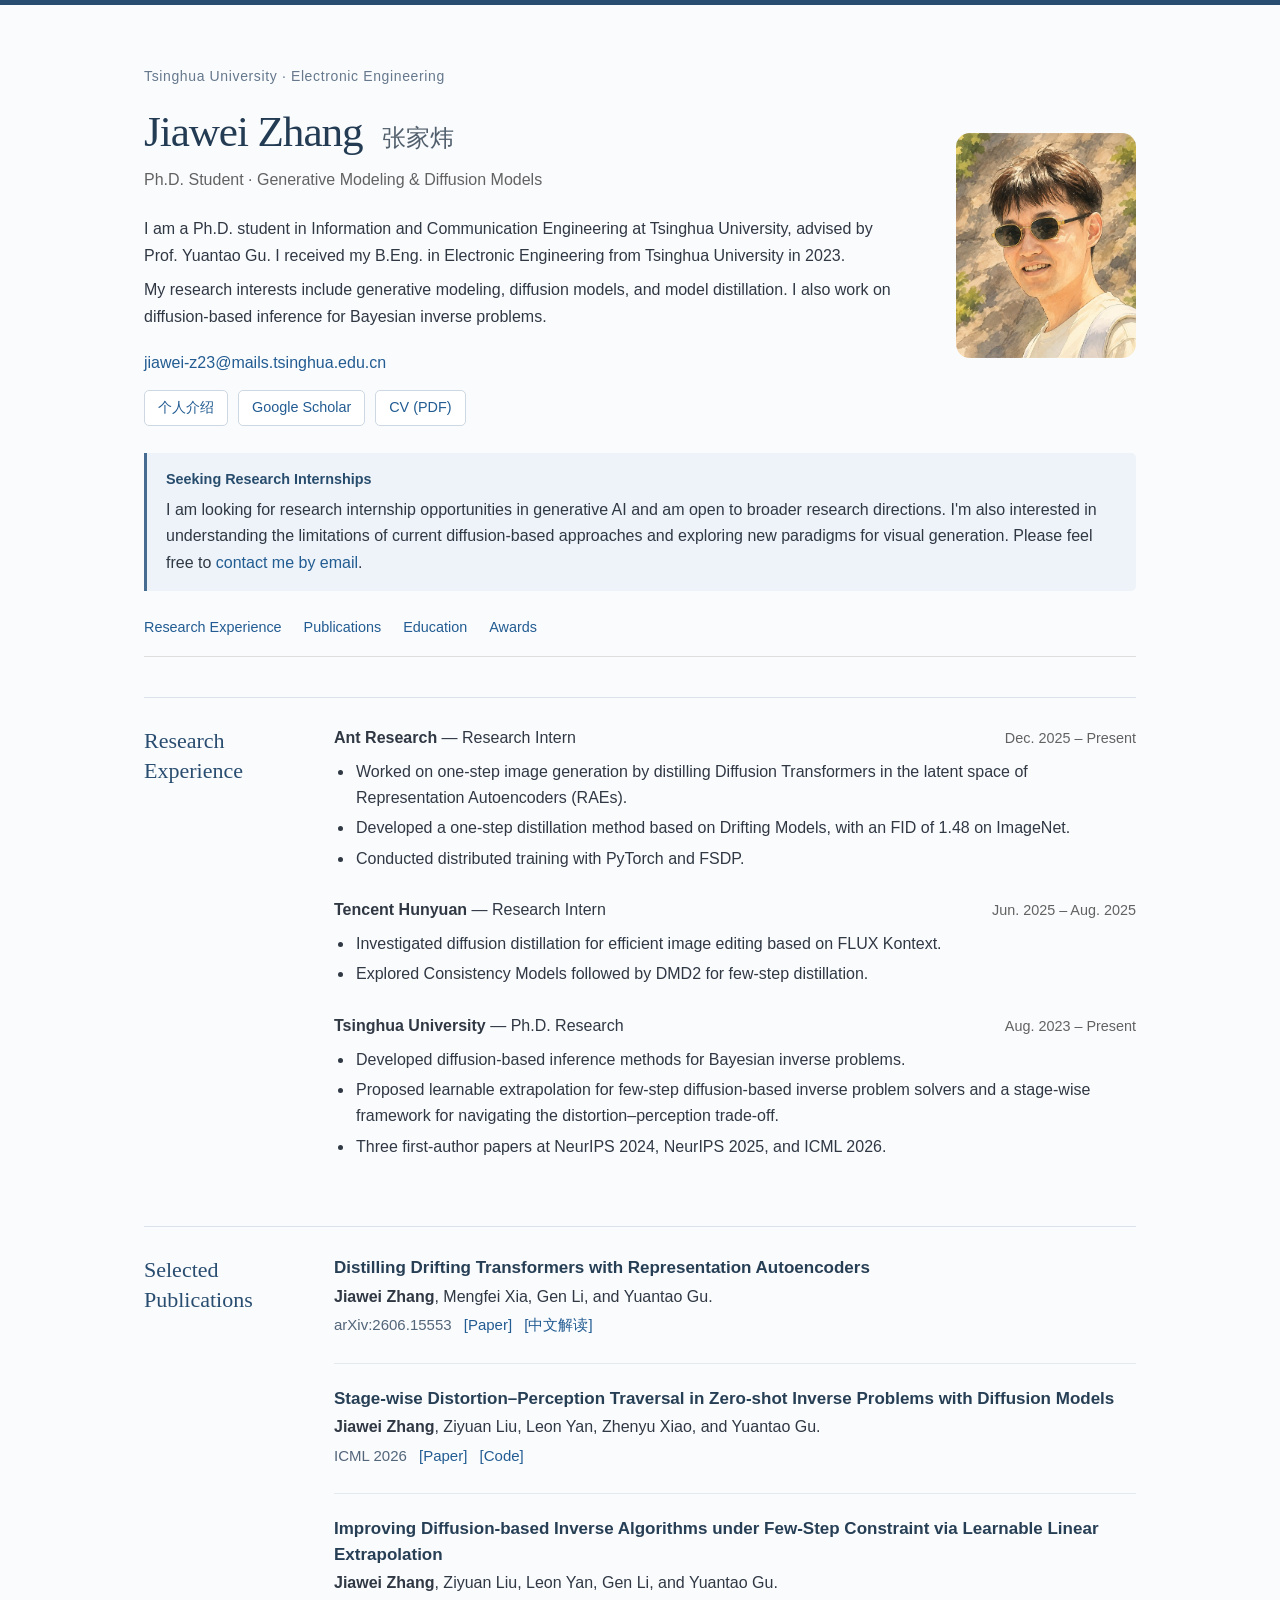
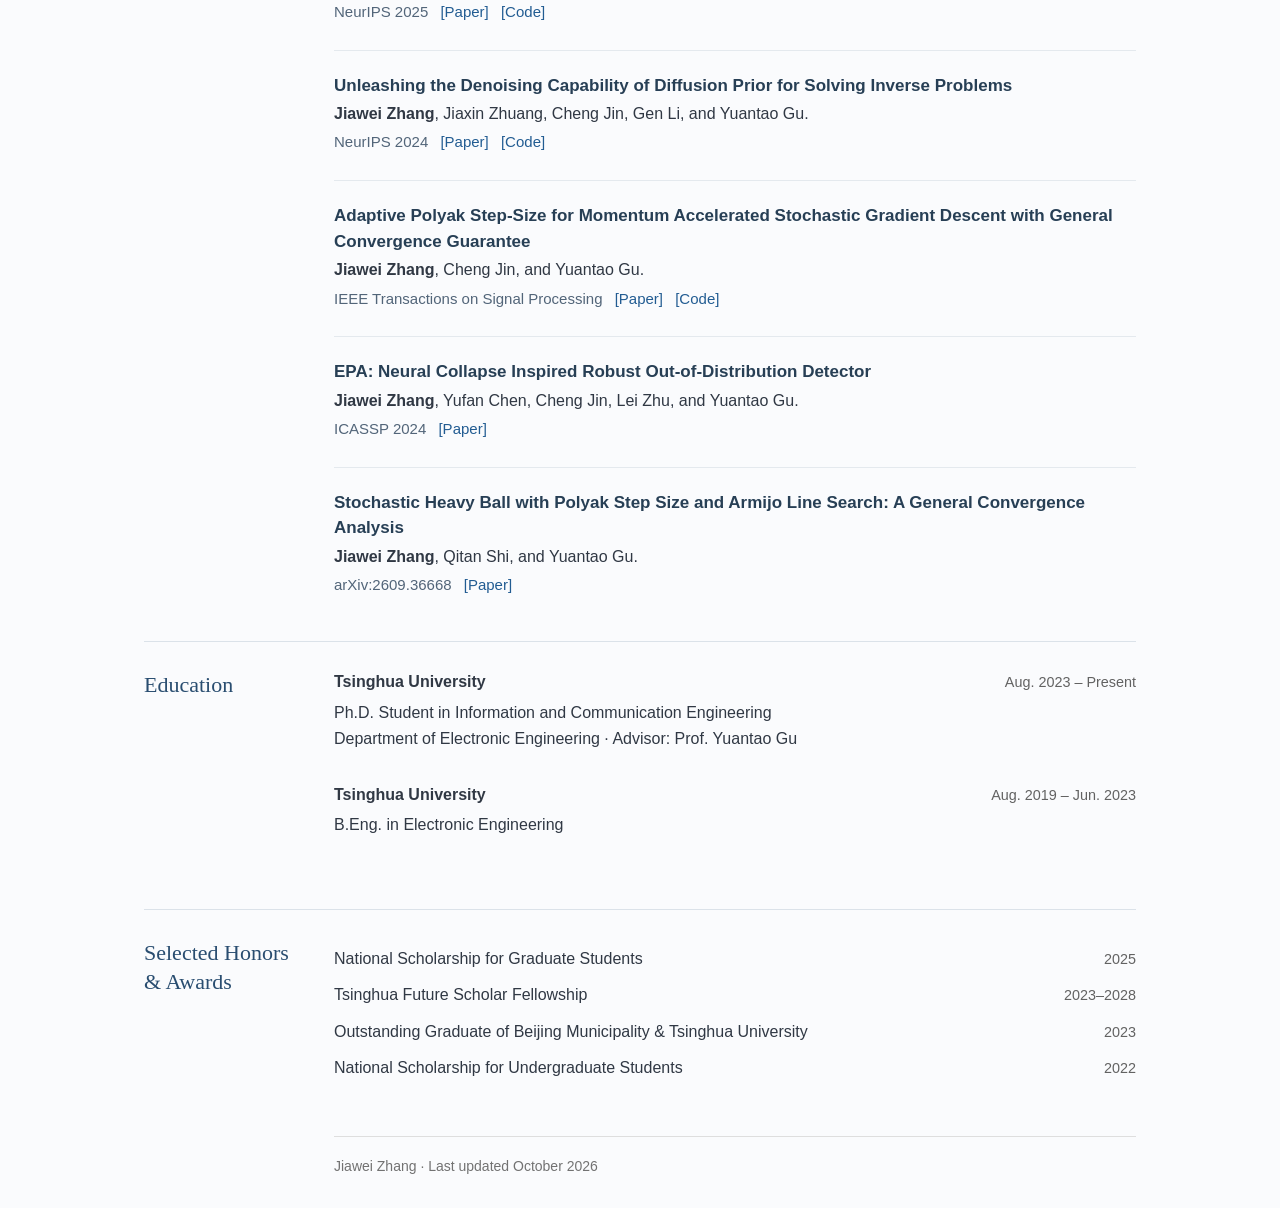
==== commit 6775e52e: "Remove temporary GAE walkthrough homepage link" ====
--- a/index.html
+++ b/index.html
@@ -21,7 +21,6 @@
           <div class="contact"><a href="mailto:jiawei-z23@mails.tsinghua.edu.cn">jiawei-z23@mails.tsinghua.edu.cn</a></div>
           <div class="profile-links">
             <a href="about/" lang="zh-CN">个人介绍</a>
-            <a href="gae/" lang="zh-CN">GAE 论文解读</a>
             <a href="https://scholar.google.com/citations?user=m4aFFooAAAAJ&amp;hl=zh-CN">Google Scholar</a>
             <a href="Jiawei_Zhang_CV.pdf?v=20260928">CV (PDF)</a>
           </div>
